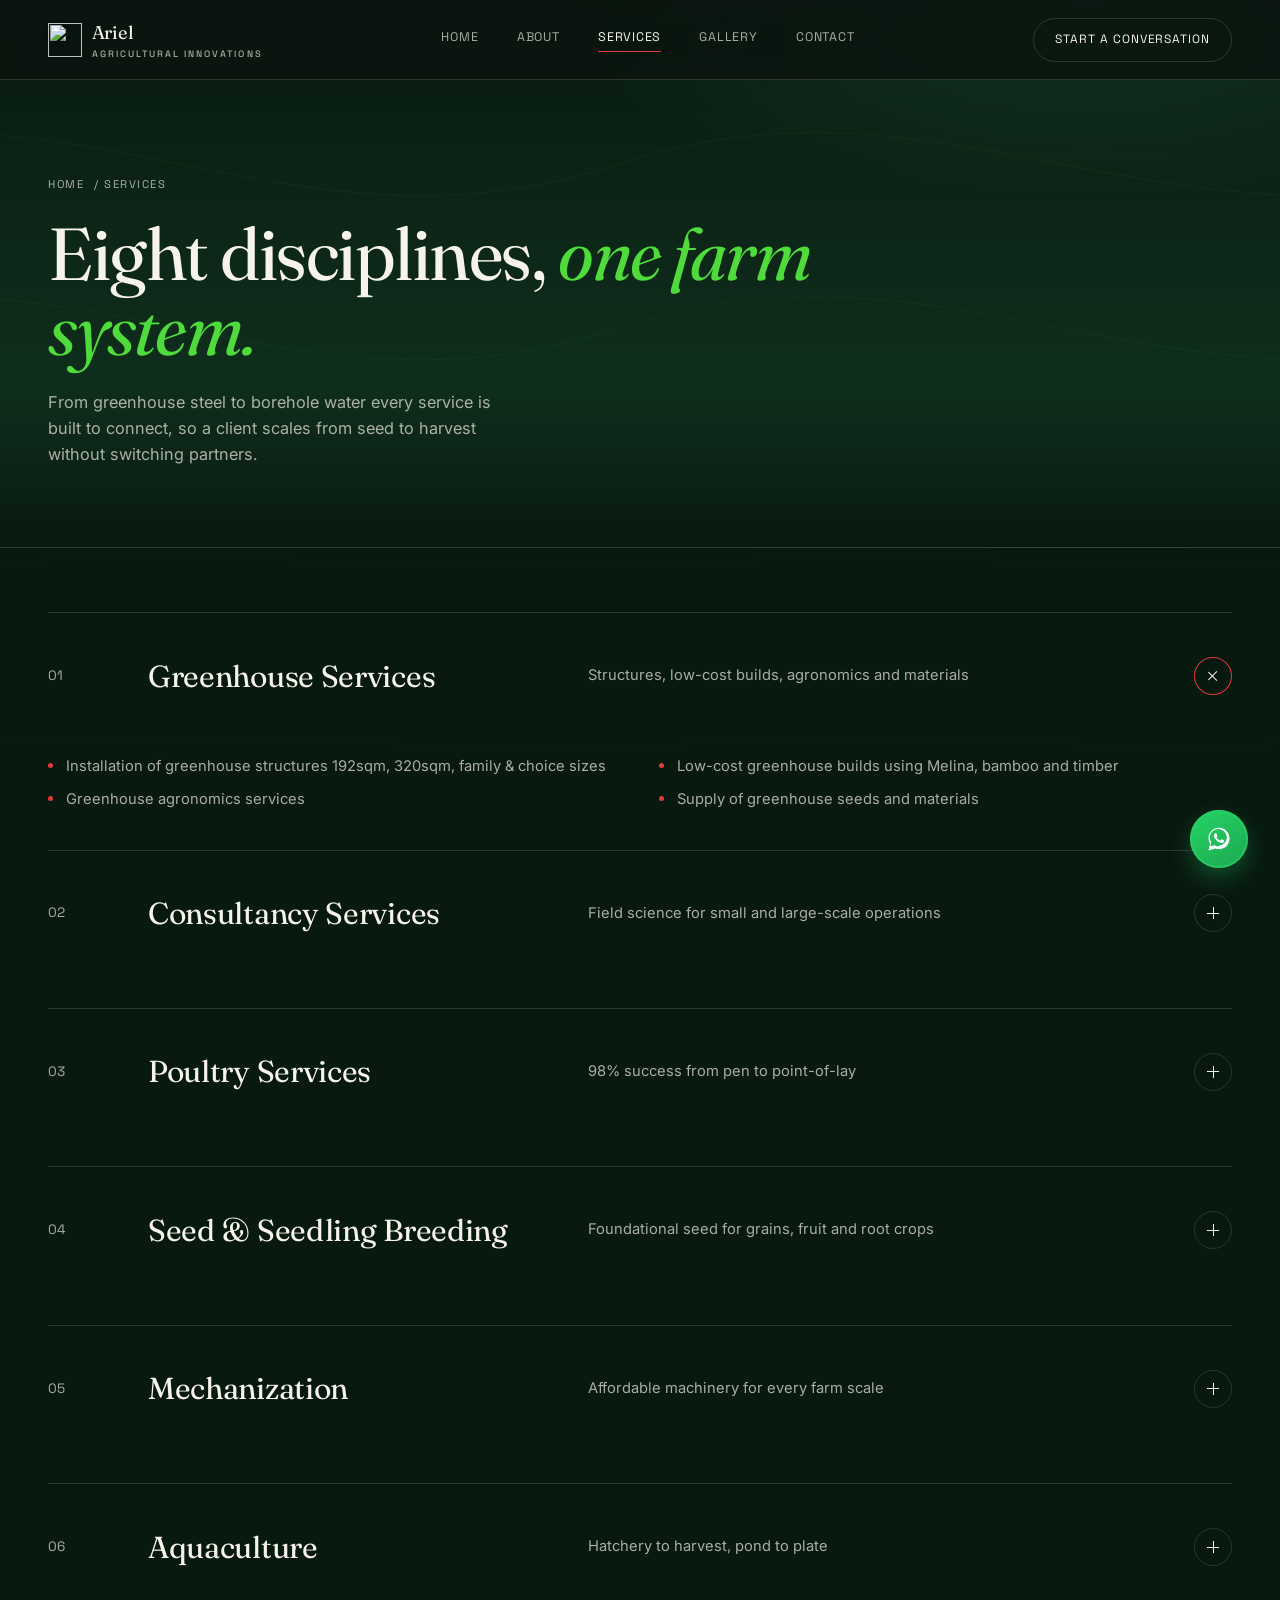
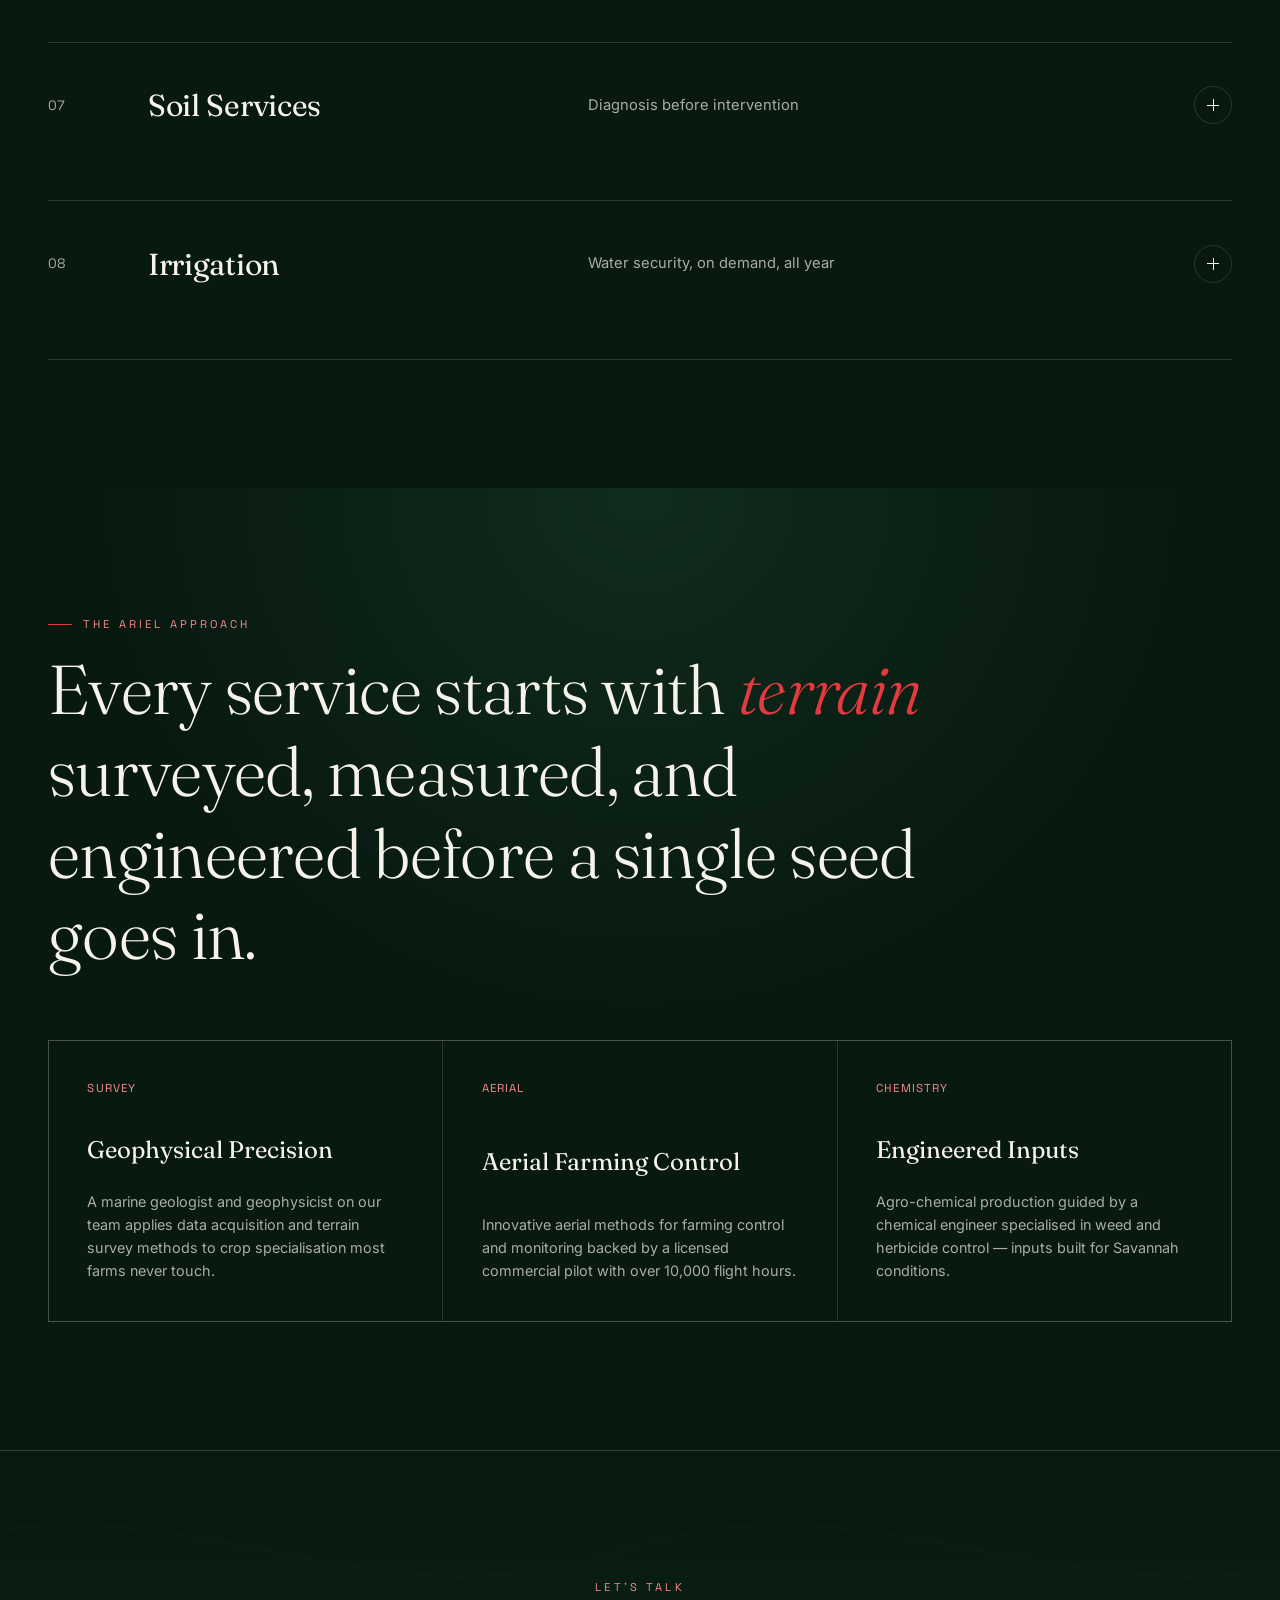
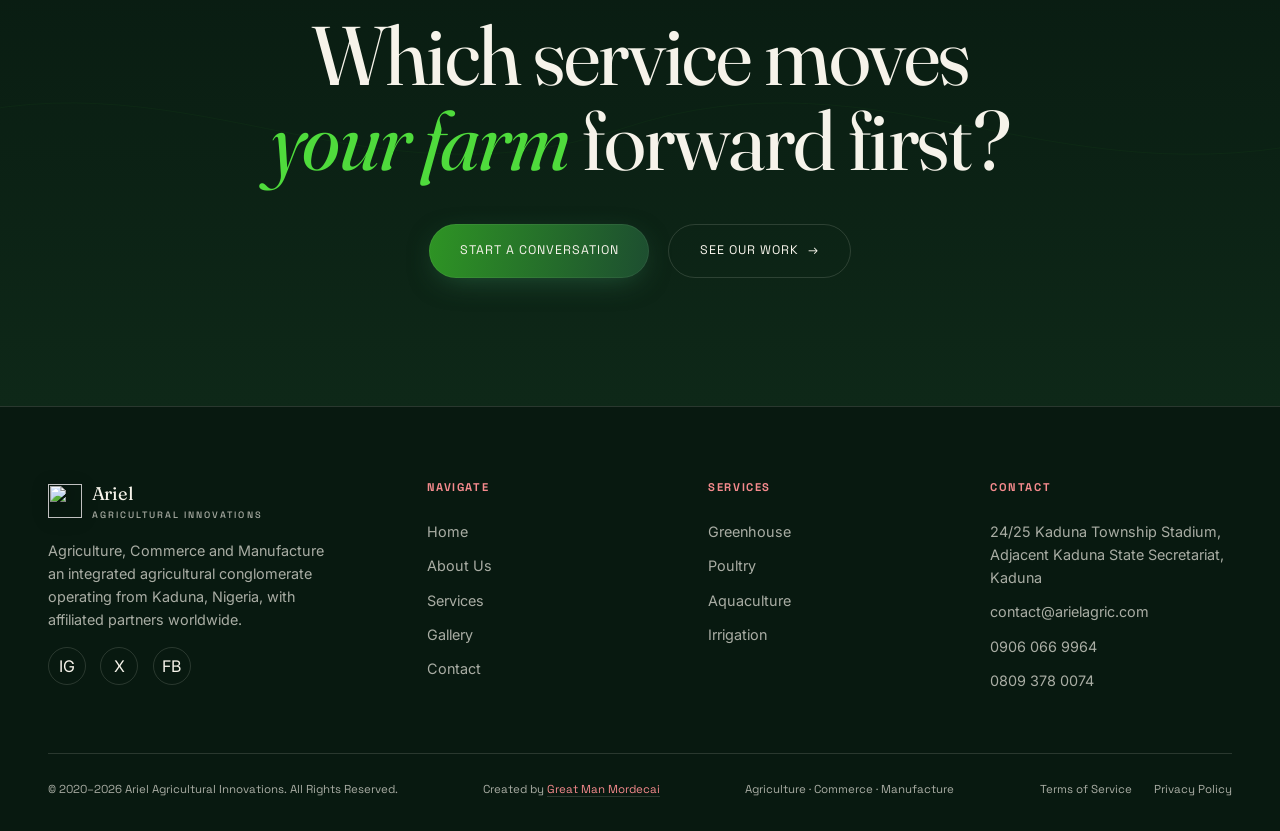
==== services.html @ 90193089 "Add files via upload" ====
<!DOCTYPE html>
<html lang="en">
<head>
<meta charset="UTF-8">
<meta name="viewport" content="width=device-width, initial-scale=1.0">
<title>Our Services Ariel Agricultural Innovations</title>
<meta name="description" content="Greenhouse services, consultancy, poultry, seed &amp; seedling breeding, mechanization, aquaculture, soil services and irrigation — the eight integrated service lines of Ariel Agricultural Innovations.">
<meta name="theme-color" content="#081910">
<link rel="preconnect" href="https://fonts.googleapis.com">
<link rel="preconnect" href="https://fonts.gstatic.com" crossorigin>
<link href="https://fonts.googleapis.com/css2?family=Fraunces:ital,opsz,wght@0,9..144,300;0,9..144,400;0,9..144,500;0,9..144,600;1,9..144,400;1,9..144,500&family=Inter:wght@300;400;500;600&family=Space+Grotesk:wght@400;500;600&display=swap" rel="stylesheet">
<link rel="icon" href="favicon.ico" sizes="any">
<link rel="icon" type="image/png" sizes="32x32" href="assets/brand/favicon-32.png">
<link rel="icon" type="image/png" sizes="16x16" href="assets/brand/favicon-16.png">
<link rel="apple-touch-icon" href="assets/brand/apple-touch-icon.png">
<link rel="stylesheet" href="style.css">
</head>
<body>

<div class="contour-field" aria-hidden="true">
  <svg viewBox="0 0 1440 4000" preserveAspectRatio="none">
    <path d="M0,200 C300,120 500,280 800,200 C1100,120 1300,280 1440,200"/>
    <path d="M0,900 C300,820 500,980 800,900 C1100,820 1300,980 1440,900"/>
    <path d="M0,1700 C300,1620 500,1780 800,1700 C1100,1620 1300,1780 1440,1700"/>
    <path d="M0,2500 C300,2420 500,2580 800,2500 C1100,2420 1300,2580 1440,2500"/>
    <path d="M0,3300 C300,3220 500,3380 800,3300 C1100,3220 1300,3380 1440,3300"/>
  </svg>
</div>

<header class="site-nav solid" id="siteNav">
  <div class="wrap nav-inner">
    <a href="index.html" class="brand">
      <img src="assets/brand/logo-nav.png" alt="" class="brand-mark" aria-hidden="true" width="34" height="34">
      <span>Ariel<br><small>Agricultural Innovations</small></span>
    </a>
    <nav class="nav-links" aria-label="Primary">
      <a href="index.html">Home</a>
      <a href="about.html">About</a>
      <a href="services.html" class="active">Services</a>
      <a href="gallery.html">Gallery</a>
      <a href="contact.html">Contact</a>
    </nav>
    <a href="contact.html" class="nav-cta">Start a Conversation</a>
    <button class="burger" id="burger" aria-label="Open menu" aria-expanded="false">
      <span></span><span></span><span></span>
    </button>
  </div>
</header>

<div class="mobile-menu" id="mobileMenu">
  <a href="index.html">Home</a>
  <a href="about.html">About</a>
  <a href="services.html">Services</a>
  <a href="gallery.html">Gallery</a>
  <a href="contact.html">Contact</a>
  <div class="mobile-menu-foot">contact@arielagric.com Kaduna, Nigeria</div>
</div>

<main>
<section class="page-hero">
  <div class="page-hero-contours" aria-hidden="true">
    <svg viewBox="0 0 1440 500" preserveAspectRatio="xMidYMid slice">
      <path d="M-100,150 C200,50 400,250 700,150 C1000,50 1200,250 1540,150"/>
      <path d="M-100,300 C200,200 400,400 700,300 C1000,200 1200,400 1540,300"/>
    </svg>
  </div>
  <div class="wrap">
    <div class="breadcrumb"><a href="index.html">Home</a> / Services</div>
    <h1>Eight disciplines, <em>one farm system.</em></h1>
    <p class="page-hero-sub">From greenhouse steel to borehole water every service is built to connect, so a client scales from seed to harvest without switching partners.</p>
  </div>
</section>

<section id="services" style="padding-top:4rem;">
  <div class="wrap">
    <div class="services-list reveal">
      <!-- 1 -->
      <div class="service-row open" data-service>
        <span class="service-num">01</span>
        <span class="service-title">Greenhouse Services</span>
        <span style="color:var(--ink-soft);font-size:.92rem;">Structures, low-cost builds, agronomics and materials</span>
        <span class="service-toggle" aria-hidden="true"></span>
        <div class="service-detail"><div class="service-detail-inner"><ul>
          <li>Installation of greenhouse structures 192sqm, 320sqm, family &amp; choice sizes</li>
          <li>Low-cost greenhouse builds using Melina, bamboo and timber</li>
          <li>Greenhouse agronomics services</li>
          <li>Supply of greenhouse seeds and materials</li>
        </ul></div></div>
      </div>
      <!-- 2 -->
      <div class="service-row" data-service>
        <span class="service-num">02</span>
        <span class="service-title">Consultancy Services</span>
        <span style="color:var(--ink-soft);font-size:.92rem;">Field science for small and large-scale operations</span>
        <span class="service-toggle" aria-hidden="true"></span>
        <div class="service-detail"><div class="service-detail-inner"><ul>
          <li>Pest control &amp; soil enrichment programs</li>
          <li>Crop and geographical survey specialisation</li>
          <li>Marketing of agricultural crops</li>
          <li>Hybrid farming and post-harvest handling</li>
          <li>Poultry pen construction</li>
          <li>Aerial methods of farming control</li>
          <li>Seasonal seminars for small-scale farmers, largely women and youth, on post-harvest challenges</li>
        </ul></div></div>
      </div>
      <!-- 3 -->
      <div class="service-row" data-service>
        <span class="service-num">03</span>
        <span class="service-title">Poultry Services</span>
        <span style="color:var(--ink-soft);font-size:.92rem;">98% success from pen to point-of-lay</span>
        <span class="service-toggle" aria-hidden="true"></span>
        <div class="service-detail"><div class="service-detail-inner"><ul>
          <li>Battery cages for broilers and layers</li>
          <li>Point of Lay (POL) &amp; day-old chicks from accredited hatcheries</li>
          <li>Local, Noiler and affordable day-old chicks</li>
          <li>Poultry pen construction</li>
          <li>Drinkers, feeders, transfer cages, sprayers &amp; chemicals</li>
        </ul></div></div>
      </div>
      <!-- 4 -->
      <div class="service-row" data-service>
        <span class="service-num">04</span>
        <span class="service-title">Seed &amp; Seedling Breeding</span>
        <span style="color:var(--ink-soft);font-size:.92rem;">Foundational seed for grains, fruit and root crops</span>
        <span class="service-toggle" aria-hidden="true"></span>
        <div class="service-detail"><div class="service-detail-inner"><ul>
          <li>Exotic vegetables tomato, pepper, cucumber bred for Savannah climate</li>
          <li>Improved root crops ginger and cassava</li>
          <li>Rice, upland &amp; lowland Faro and NERICA varieties</li>
          <li>Maize, sorghum and wheat seed</li>
          <li>Seedlings mango, cashew, cocoa, guava, dwarf pawpaw, passion fruit, avocado, strawberry, raspberry, grape, apple</li>
        </ul></div></div>
      </div>
      <!-- 5 -->
      <div class="service-row" data-service>
        <span class="service-num">05</span>
        <span class="service-title">Mechanization</span>
        <span style="color:var(--ink-soft);font-size:.92rem;">Affordable machinery for every farm scale</span>
        <span class="service-toggle" aria-hidden="true"></span>
        <div class="service-detail"><div class="service-detail-inner"><ul>
          <li>Precision refurbishing of tractors &amp; farm implements</li>
          <li>Fairly-used tractors for small-scale farmers</li>
          <li>Complete new tractor kits for large-scale farms</li>
          <li>Poultry feedmill mixers 1, 1.5, 2 tonne capacity</li>
          <li>Galvanized fish roasters electric &amp; charcoal</li>
          <li>Local threshers built and foreign threshers sourced</li>
        </ul></div></div>
      </div>
      <!-- 6 -->
      <div class="service-row" data-service>
        <span class="service-num">06</span>
        <span class="service-title">Aquaculture</span>
        <span style="color:var(--ink-soft);font-size:.92rem;">Hatchery to harvest, pond to plate</span>
        <span class="service-toggle" aria-hidden="true"></span>
        <div class="service-detail"><div class="service-detail-inner"><ul>
          <li>Practical training  hatchery through to harvesting</li>
          <li>Supply of juveniles and movable, adjustable ponds</li>
          <li>Construction of earthen and concrete ponds</li>
          <li>Water-loving crop integration lowland rice, vegetables</li>
        </ul></div></div>
      </div>
      <!-- 7 -->
      <div class="service-row" data-service>
        <span class="service-num">07</span>
        <span class="service-title">Soil Services</span>
        <span style="color:var(--ink-soft);font-size:.92rem;">Diagnosis before intervention</span>
        <span class="service-toggle" aria-hidden="true"></span>
        <div class="service-detail"><div class="service-detail-inner"><ul>
          <li>Soil testing and analysis</li>
          <li>Soil treatment and recommendations</li>
          <li>Soil supplements for optimum yield</li>
        </ul></div></div>
      </div>
      <!-- 8 -->
      <div class="service-row" data-service>
        <span class="service-num">08</span>
        <span class="service-title">Irrigation</span>
        <span style="color:var(--ink-soft);font-size:.92rem;">Water security, on demand, all year</span>
        <span class="service-toggle" aria-hidden="true"></span>
        <div class="service-detail"><div class="service-detail-inner"><ul>
          <li>Industrial community-scale boreholes</li>
          <li>Family-size &amp; hand-drill boreholes</li>
          <li>Greenhouse irrigation system installation</li>
          <li>Open-field irrigation orchards &amp; vegetable gardens</li>
          <li>Sales of open-field &amp; greenhouse irrigation systems</li>
        </ul></div></div>
      </div>
    </div>
  </div>
</section>

<!-- AGRI x TECH -->
<section id="agritech">
  <div class="wrap">
    <div class="eyebrow reveal">The Ariel Approach</div>
    <h2 class="at-headline reveal">Every service starts with <em>terrain</em> surveyed, measured, and engineered before a single seed goes in.</h2>
    <div class="at-grid reveal-stagger">
      <div class="at-card">
        <div class="glow"></div>
        <span class="mark">Survey</span>
        <h3>Geophysical Precision</h3>
        <p>A marine geologist and geophysicist on our team applies data acquisition and terrain survey methods to crop specialisation most farms never touch.</p>
      </div>
      <div class="at-card">
        <div class="glow"></div>
        <span class="mark">Aerial</span>
        <h3>Aerial Farming Control</h3>
        <p>Innovative aerial methods for farming control and monitoring backed by a licensed commercial pilot with over 10,000 flight hours.</p>
      </div>
      <div class="at-card">
        <div class="glow"></div>
        <span class="mark">Chemistry</span>
        <h3>Engineered Inputs</h3>
        <p>Agro-chemical production guided by a chemical engineer specialised in weed and herbicide control — inputs built for Savannah conditions.</p>
      </div>
    </div>
  </div>
</section>

<!-- CTA -->
<section id="cta">
  <div class="cta-contours" aria-hidden="true">
    <svg viewBox="0 0 1440 700" preserveAspectRatio="xMidYMid slice">
      <path d="M-100,150 C200,50 400,250 700,150 C1000,50 1200,250 1540,150"/>
      <path d="M-100,350 C200,250 400,450 700,350 C1000,250 1200,450 1540,350"/>
    </svg>
  </div>
  <div class="wrap cta-inner reveal">
    <div class="eyebrow">Let's Talk</div>
    <h2 class="cta-title">Which service moves <em>your farm</em> forward first?</h2>
    <div class="cta-actions">
      <a href="contact.html" class="btn btn-primary">Start a Conversation</a>
      <a href="gallery.html" class="btn btn-ghost">See Our Work <span class="arrow">→</span></a>
    </div>
  </div>
</section>
</main>

<footer>
  <div class="wrap">
    <div class="foot-grid">
      <div class="foot-brand">
        <a href="index.html" class="brand"><img src="assets/brand/logo-nav.png" alt="" class="brand-mark" aria-hidden="true" width="34" height="34"><span>Ariel<br><small>Agricultural Innovations</small></span></a>
        <p>Agriculture, Commerce and Manufacture an integrated agricultural conglomerate operating from Kaduna, Nigeria, with affiliated partners worldwide.</p>
        <div class="foot-social">
          <a href="https://www.instagram.com/arielagriculturalinnovations/" aria-label="Instagram" target="_blank" rel="noopener">IG</a>
          <a href="https://twitter.com/arielagric" aria-label="Twitter / X" target="_blank" rel="noopener">X</a>
          <a href="https://facebook.com/ArielAgric-624479391528248" aria-label="Facebook" target="_blank" rel="noopener">FB</a>
        </div>
      </div>
      <div class="foot-col">
        <h5>Navigate</h5>
        <a href="index.html">Home</a>
        <a href="about.html">About Us</a>
        <a href="services.html">Services</a>
        <a href="gallery.html">Gallery</a>
        <a href="contact.html">Contact</a>
      </div>
      <div class="foot-col">
        <h5>Services</h5>
        <a href="services.html">Greenhouse</a>
        <a href="services.html">Poultry</a>
        <a href="services.html">Aquaculture</a>
        <a href="services.html">Irrigation</a>
      </div>
      <div class="foot-col">
        <h5>Contact</h5>
        <span>24/25 Kaduna Township Stadium, Adjacent Kaduna State Secretariat, Kaduna</span>
        <a href="mailto:contact@arielagric.com">contact@arielagric.com</a>
        <a href="tel:09060669964">0906 066 9964</a>
        <a href="tel:08093780074">0809 378 0074</a>
      </div>
    </div>
    <div class="foot-bottom">
      <span>© 2020–2026 Ariel Agricultural Innovations. All Rights Reserved.</span>
      <span class="credit">Created by <a href="https://mord-dev.vercel.app" target="_blank" rel="noopener">Great Man Mordecai</a></span>
      <span>Agriculture · Commerce · Manufacture</span>
      <div class="foot-legal">
        <a href="terms.html">Terms of Service</a>
        <a href="privacy.html">Privacy Policy</a>
      </div>
    </div>
  </div>
</footer>

<a href="https://wa.me/2349060669964?text=Hello%20Ariel%20Agricultural%20Innovations%2C%20I%27d%20like%20to%20know%20more%20about%20your%20services." class="wa-float" target="_blank" rel="noopener" aria-label="Chat with us on WhatsApp">
  <span class="wa-ping"></span>
  <svg viewBox="0 0 32 32" aria-hidden="true"><path d="M16.01 3C9.38 3 4 8.35 4 14.94c0 2.29.64 4.43 1.75 6.26L4 29l8-2.09a12.9 12.9 0 0 0 4 .63h.01c6.63 0 12.01-5.35 12.01-11.94C28.02 8.35 22.64 3 16.01 3zm0 21.6c-1.83 0-3.53-.5-4.98-1.36l-.36-.21-4.75 1.24 1.27-4.62-.24-.38a9.6 9.6 0 0 1-1.48-5.13c0-5.33 4.36-9.66 9.73-9.66 2.6 0 5.05 1.01 6.89 2.84a9.53 9.53 0 0 1 2.85 6.82c0 5.33-4.36 9.66-9.73 9.66zm5.34-7.24c-.29-.15-1.72-.85-1.99-.95-.27-.1-.46-.15-.66.15-.2.29-.76.95-.93 1.15-.17.2-.34.22-.63.07-.29-.15-1.22-.45-2.32-1.43-.86-.76-1.44-1.71-1.61-2-.17-.29-.02-.45.13-.6.13-.13.29-.34.44-.51.15-.17.2-.29.29-.49.1-.2.05-.37-.02-.51-.07-.15-.66-1.59-.9-2.18-.24-.57-.48-.49-.66-.5-.17-.01-.37-.01-.56-.01-.2 0-.51.07-.78.37-.27.29-1.02 1-1.02 2.44s1.05 2.83 1.19 3.03c.15.2 2.06 3.14 4.99 4.4.7.3 1.24.48 1.67.61.7.22 1.34.19 1.84.12.56-.08 1.72-.7 1.96-1.38.24-.68.24-1.26.17-1.38-.07-.12-.26-.19-.55-.34z"/></svg>
  <span class="wa-tooltip">Chat on WhatsApp</span>
</a>

<script src="main.js"></script>
</body>
</html>
---- style.css ----
/* ============================================================
   AAI — DESIGN TOKENS
   ============================================================ */
:root{
  /* Sampled directly from the Ariel Agricultural Innovations seal */
  --forest-950:#081910;
  --forest-900:#0e2818;
  --forest-800:#143a24;
  --forest-700:#1d4e30;
  --green-500:#2e9424;
  --green-400:#4fdb3c;
  --accent-500:#e23b3f;
  --accent-300:#f58a8d;
  --wordmark:#3c6753;
  --cream:#f6f3ea;
  --cream-dim:#e9e4d5;
  --ink:#081910;
  --ink-soft:rgba(246,243,234,0.68);
  --line:rgba(246,243,234,0.14);

  --display:'Fraunces', serif;
  --body:'Inter', sans-serif;
  --mono:'Space Grotesk', sans-serif;

  --ease:cubic-bezier(.16,.84,.32,1);
  --container:1280px;
}

*{margin:0;padding:0;box-sizing:border-box;}
html{scroll-behavior:smooth;}
@media (prefers-reduced-motion: reduce){
  html{scroll-behavior:auto;}
  *{animation-duration:0.001ms !important;animation-iteration-count:1 !important;transition-duration:0.001ms !important;}
}

body{
  background:var(--forest-950);
  color:var(--cream);
  font-family:var(--body);
  font-weight:400;
  line-height:1.6;
  overflow-x:hidden;
  -webkit-font-smoothing:antialiased;
}

img{max-width:100%;display:block;}
a{color:inherit;text-decoration:none;}
button{font-family:inherit;cursor:pointer;border:none;background:none;color:inherit;}
ul{list-style:none;}

.wrap{max-width:var(--container);margin:0 auto;padding-inline:clamp(1.25rem,4vw,3rem);}

::selection{background:var(--accent-500);color:var(--forest-950);}

a:focus-visible, button:focus-visible, input:focus-visible, textarea:focus-visible{
  outline:2px solid var(--accent-300);
  outline-offset:4px;
  border-radius:2px;
}

/* ============================================================
   PRELOADER (index only)
   ============================================================ */
#preloader{
  position:fixed;inset:0;z-index:9999;
  background:radial-gradient(120% 120% at 50% 30%, var(--forest-800) 0%, var(--forest-950) 65%);
  display:flex;align-items:center;justify-content:center;
  transition:opacity 1s var(--ease), visibility 1s var(--ease);
}
#preloader.hide{opacity:0;visibility:hidden;pointer-events:none;}
.pre-inner{position:relative;text-align:center;padding:2rem;}
.pre-contours{position:absolute;inset:-40vh -40vw;z-index:0;opacity:.35;}
.pre-contours svg{width:100%;height:100%;}
.pre-contours path{
  fill:none;stroke:var(--green-500);stroke-width:1;
  stroke-dasharray:2400;stroke-dashoffset:2400;
  animation:draw 3.2s var(--ease) forwards;
}
.pre-contours path:nth-child(2){stroke:var(--accent-500);animation-delay:.15s;opacity:.7;}
.pre-contours path:nth-child(3){animation-delay:.3s;opacity:.5;}
.pre-contours path:nth-child(4){stroke:var(--accent-500);animation-delay:.45s;opacity:.35;}
@keyframes draw{to{stroke-dashoffset:0;}}
.pre-eyebrow{
  position:relative;z-index:1;font-family:var(--mono);font-size:.68rem;letter-spacing:.32em;
  text-transform:uppercase;color:var(--accent-300);opacity:0;
  animation:riseIn .8s var(--ease) forwards;animation-delay:.3s;
}
.pre-title{
  position:relative;z-index:1;font-family:var(--display);font-weight:400;
  font-size:clamp(1.8rem,6vw,3.6rem);letter-spacing:-0.01em;margin-top:.6rem;opacity:0;
  animation:riseIn 1s var(--ease) forwards;animation-delay:.55s;
}
.pre-title em{font-style:italic;color:var(--green-400);font-weight:400;}
@keyframes riseIn{from{opacity:0;transform:translateY(16px);}to{opacity:1;transform:translateY(0);}}
.pre-bar{position:relative;z-index:1;width:min(260px,60vw);height:1px;background:var(--line);margin:2.4rem auto 0;overflow:hidden;}
.pre-bar span{display:block;height:100%;width:0%;background:linear-gradient(90deg,var(--green-500),var(--accent-500));animation:load 2.6s var(--ease) forwards;animation-delay:.2s;}
@keyframes load{to{width:100%;}}
.pre-pct{position:relative;z-index:1;font-family:var(--mono);font-size:.7rem;color:var(--ink-soft);margin-top:.8rem;letter-spacing:.1em;}

/* ============================================================
   AMBIENT BACKGROUND CONTOUR FIELD
   ============================================================ */
.contour-field{position:fixed;inset:0;z-index:0;pointer-events:none;opacity:.05;}
.contour-field svg{width:100%;height:100%;}
.contour-field path{fill:none;stroke:var(--cream);stroke-width:.6;}

/* ============================================================
   NAVIGATION
   ============================================================ */
header.site-nav{
  position:fixed;top:0;left:0;right:0;z-index:500;padding:1.1rem 0;
  transition:background .5s var(--ease), padding .5s var(--ease), border-color .5s var(--ease);
  border-bottom:1px solid transparent;
}
header.site-nav.scrolled{
  background:rgba(11,20,15,0.82);backdrop-filter:blur(14px) saturate(140%);-webkit-backdrop-filter:blur(14px) saturate(140%);
  padding:.75rem 0;border-color:var(--line);
}
header.site-nav.solid{
  background:rgba(11,20,15,0.82);backdrop-filter:blur(14px) saturate(140%);-webkit-backdrop-filter:blur(14px) saturate(140%);
  border-color:var(--line);
}
.nav-inner{display:flex;align-items:center;justify-content:space-between;gap:2rem;}
.brand{display:flex;align-items:center;gap:.6rem;font-family:var(--display);font-size:1.15rem;letter-spacing:-0.01em;}
.brand-mark{
  width:34px;height:34px;flex-shrink:0;object-fit:contain;
  filter:drop-shadow(0 2px 8px rgba(0,0,0,0.35));
  transition:transform .4s var(--ease);
}
.brand:hover .brand-mark{transform:rotate(-8deg) scale(1.06);}
.brand small{display:block;font-family:var(--mono);font-size:.58rem;letter-spacing:.22em;text-transform:uppercase;color:var(--ink-soft);font-weight:500;}
.nav-links{display:flex;align-items:center;gap:2.4rem;}
.nav-links a{
  font-family:var(--mono);font-size:.78rem;letter-spacing:.06em;text-transform:uppercase;color:var(--ink-soft);
  position:relative;padding-bottom:4px;transition:color .3s var(--ease);
}
.nav-links a::after{content:"";position:absolute;left:0;bottom:0;height:1px;width:0;background:var(--accent-500);transition:width .35s var(--ease);}
.nav-links a:hover, .nav-links a.active{color:var(--cream);}
.nav-links a:hover::after, .nav-links a.active::after{width:100%;}
.nav-cta{
  display:inline-flex;align-items:center;gap:.5rem;font-family:var(--mono);font-size:.75rem;letter-spacing:.08em;text-transform:uppercase;
  padding:.7rem 1.3rem;border:1px solid var(--line);border-radius:999px;
  transition:border-color .3s var(--ease), background .3s var(--ease);
}
.nav-cta:hover{border-color:var(--accent-500);background:rgba(201,162,39,0.08);}
.burger{display:none;width:26px;height:20px;position:relative;z-index:600;}
.burger span{position:absolute;left:0;width:100%;height:1.5px;background:var(--cream);transition:transform .4s var(--ease), opacity .3s var(--ease), top .4s var(--ease);}
.burger span:nth-child(1){top:0;}
.burger span:nth-child(2){top:9px;}
.burger span:nth-child(3){top:18px;}
.burger.open span:nth-child(1){top:9px;transform:rotate(45deg);}
.burger.open span:nth-child(2){opacity:0;}
.burger.open span:nth-child(3){top:9px;transform:rotate(-45deg);}
.mobile-menu{
  position:fixed;inset:0;z-index:550;background:var(--forest-950);display:flex;flex-direction:column;justify-content:center;
  padding:0 8vw;transform:translateY(-100%);transition:transform .6s var(--ease);
}
.mobile-menu.open{transform:translateY(0);}
.mobile-menu a{font-family:var(--display);font-size:clamp(1.8rem,8vw,3rem);padding:.5rem 0;border-bottom:1px solid var(--line);opacity:0;transform:translateY(20px);}
.mobile-menu.open a{animation:riseIn .6s var(--ease) forwards;}
.mobile-menu.open a:nth-child(1){animation-delay:.1s;}
.mobile-menu.open a:nth-child(2){animation-delay:.18s;}
.mobile-menu.open a:nth-child(3){animation-delay:.26s;}
.mobile-menu.open a:nth-child(4){animation-delay:.34s;}
.mobile-menu.open a:nth-child(5){animation-delay:.42s;}
.mobile-menu-foot{margin-top:2.5rem;font-family:var(--mono);font-size:.8rem;color:var(--ink-soft);}

/* ============================================================
   HERO (home)
   ============================================================ */
.hero{position:relative;min-height:100svh;display:flex;flex-direction:column;justify-content:flex-end;padding-top:10rem;overflow:hidden;}
.hero-bg{
  position:absolute;inset:0;z-index:-2;
  background:
    radial-gradient(80% 60% at 80% 0%, rgba(60,140,93,0.22), transparent 60%),
    radial-gradient(60% 50% at 10% 100%, rgba(201,162,39,0.12), transparent 60%),
    linear-gradient(180deg, var(--forest-950) 0%, #0f2e1c 60%, var(--forest-950) 100%);
}
.hero-contours{position:absolute;inset:0;z-index:-1;opacity:.5;}
.hero-contours svg{width:100%;height:100%;}
.hero-contours path{fill:none;stroke:var(--green-500);stroke-opacity:.25;stroke-width:1;transition:transform .1s linear;will-change:transform;}
.hero-contours path.accent{stroke:var(--accent-500);stroke-opacity:.18;}

/* Growth vein — the site's signature mark, quoting the seal's diagonal blade of light */
.growth-vein{position:absolute;inset:0;z-index:-1;overflow:hidden;pointer-events:none;}
.growth-vein::before{
  content:"";position:absolute;top:-20%;left:38%;width:9%;height:150%;
  background:linear-gradient(180deg, transparent, var(--green-400) 45%, var(--cream) 50%, var(--green-400) 55%, transparent);
  opacity:.16;filter:blur(6px);transform:rotate(18deg);
  animation:veinDrift 9s ease-in-out infinite;
}
@keyframes veinDrift{
  0%,100%{transform:rotate(18deg) translateX(0) scaleY(1);opacity:.13;}
  50%{transform:rotate(18deg) translateX(30px) scaleY(1.04);opacity:.22;}
}
@media (prefers-reduced-motion: reduce){
  .growth-vein::before{animation:none;}
}
.hero-eyebrow{display:flex;align-items:center;gap:.8rem;font-family:var(--mono);font-size:.72rem;letter-spacing:.28em;text-transform:uppercase;color:var(--accent-300);margin-bottom:1.6rem;}
.hero-eyebrow .dot{width:6px;height:6px;border-radius:50%;background:var(--accent-500);box-shadow:0 0 12px var(--accent-500);}
.hero h1{font-family:var(--display);font-weight:400;font-size:clamp(2.6rem,7.6vw,6.4rem);line-height:.98;letter-spacing:-0.02em;max-width:16ch;}
.hero h1 .lines span{display:block;overflow:hidden;}
.hero h1 .lines span em{
  display:block;font-style:italic;font-weight:400;
  background:linear-gradient(96deg,var(--green-400),var(--accent-300) 60%,var(--green-400));
  -webkit-background-clip:text;background-clip:text;color:transparent;
}
.reveal-line{transform:translateY(110%);animation:lineUp 1s var(--ease) forwards;}
.hero h1 .lines span:nth-child(1) .reveal-line{animation-delay:.7s;}
.hero h1 .lines span:nth-child(2) .reveal-line{animation-delay:.82s;}
.hero h1 .lines span:nth-child(3) .reveal-line{animation-delay:.94s;}
@keyframes lineUp{to{transform:translateY(0);}}
.hero-row{margin-top:2.6rem;display:flex;flex-wrap:wrap;gap:3rem;align-items:flex-end;justify-content:space-between;padding-bottom:4rem;border-bottom:1px solid var(--line);}
.hero-sub{max-width:34ch;color:var(--ink-soft);font-size:1.02rem;opacity:0;animation:riseIn 1s var(--ease) forwards;animation-delay:1.05s;}
.hero-ctas{display:flex;gap:1rem;flex-wrap:wrap;opacity:0;animation:riseIn 1s var(--ease) forwards;animation-delay:1.2s;}
.hero-meta{display:flex;gap:2.4rem;padding:1.6rem 0 2.5rem;flex-wrap:wrap;}
.hero-meta div{font-family:var(--mono);font-size:.7rem;letter-spacing:.05em;color:var(--ink-soft);}
.hero-meta strong{display:block;color:var(--cream);font-family:var(--display);font-size:1.5rem;font-weight:400;}
.scroll-cue{position:absolute;bottom:2rem;right:clamp(1.25rem,4vw,3rem);writing-mode:vertical-rl;font-family:var(--mono);font-size:.65rem;letter-spacing:.2em;text-transform:uppercase;color:var(--ink-soft);display:flex;align-items:center;gap:.8rem;}
.scroll-cue::after{content:"";width:1px;height:46px;background:linear-gradient(var(--accent-500),transparent);animation:scrollcue 2s var(--ease) infinite;}
@keyframes scrollcue{0%{transform:scaleY(0);transform-origin:top;}50%{transform:scaleY(1);transform-origin:top;}50.01%{transform-origin:bottom;}100%{transform:scaleY(0);transform-origin:bottom;}}

/* ============================================================
   JOURNEY — signature scroll-pinned story ("The Ariel Method")
   ============================================================ */
.journey{position:relative;background:var(--forest-950);border-top:1px solid var(--line);border-bottom:1px solid var(--line);}
.journey-pin{height:380vh;position:relative;}
.journey-sticky{position:sticky;top:0;height:100svh;display:flex;flex-direction:column;justify-content:center;overflow:hidden;padding:6rem 0;}
.journey-head{display:flex;align-items:baseline;justify-content:space-between;gap:1rem;flex-wrap:wrap;}
.journey-count{font-family:var(--mono);font-size:.78rem;letter-spacing:.1em;color:var(--ink-soft);}
.journey-count span{color:var(--green-400);font-weight:500;}
.journey .section-title{margin-top:.6rem;max-width:20ch;}

.journey-track{position:relative;margin:3.2rem 0 3.4rem;padding:0 2px;}
.journey-vein{position:relative;height:2px;background:var(--line);border-radius:2px;}
.journey-vein-fill{position:absolute;inset:0;width:calc(var(--progress,0)*100%);background:linear-gradient(90deg,var(--forest-700),var(--green-500) 55%,var(--green-400));border-radius:2px;box-shadow:0 0 14px 0 rgba(79,219,60,0.45);}
.journey-nodes{position:absolute;top:50%;left:0;right:0;transform:translateY(-50%);display:flex;justify-content:space-between;align-items:center;}
.j-node{width:13px;height:13px;border-radius:50%;background:var(--forest-800);border:2px solid var(--line);position:relative;transition:background .35s var(--ease),border-color .35s var(--ease),transform .35s var(--ease);}
.j-node.done{background:var(--green-500);border-color:var(--green-500);}
.j-node.active{background:var(--green-400);border-color:var(--green-400);transform:scale(1.5);box-shadow:0 0 0 7px rgba(79,219,60,0.14);}
.j-label{position:absolute;top:1.5rem;left:50%;transform:translateX(-50%);font-family:var(--mono);font-size:.62rem;letter-spacing:.1em;text-transform:uppercase;color:var(--ink-soft);white-space:nowrap;transition:color .35s var(--ease);}
.j-node.active .j-label{color:var(--cream);}

.journey-panels{position:relative;min-height:12.5rem;}
.j-panel{position:absolute;inset:0;opacity:0;transform:translateY(16px);transition:opacity .55s var(--ease),transform .55s var(--ease);pointer-events:none;}
.j-panel.active{opacity:1;transform:translateY(0);pointer-events:auto;}
.j-panel .j-num{font-family:var(--mono);font-size:.74rem;letter-spacing:.1em;text-transform:uppercase;color:var(--green-400);}
.j-panel h3{font-family:var(--display);font-weight:400;font-size:clamp(1.7rem,4vw,2.9rem);line-height:1.08;letter-spacing:-0.01em;margin:.6rem 0 1rem;max-width:16ch;}
.j-panel h3 em{font-style:italic;color:var(--green-400);}
.j-panel p{max-width:58ch;color:var(--ink-soft);font-size:1.02rem;}

@media (max-width:640px){
  .journey-sticky{padding:5rem 0;}
  .j-label{font-size:.56rem;top:1.3rem;}
  .journey-panels{min-height:15rem;}
}

/* ============================================================
   PAGE HERO (subpages)
   ============================================================ */
.page-hero{
  position:relative;padding:11rem 0 5rem;overflow:hidden;
  background:
    radial-gradient(70% 60% at 85% 0%, rgba(60,140,93,0.2), transparent 60%),
    linear-gradient(180deg, var(--forest-950), #0f2e1c 70%, var(--forest-950));
  border-bottom:1px solid var(--line);
}
.page-hero-contours{position:absolute;inset:0;z-index:0;opacity:.4;}
.page-hero-contours svg{width:100%;height:100%;}
.page-hero-contours path{fill:none;stroke:var(--green-500);stroke-opacity:.22;}
.page-hero .wrap{position:relative;z-index:1;}
.breadcrumb{font-family:var(--mono);font-size:.7rem;letter-spacing:.14em;text-transform:uppercase;color:var(--ink-soft);margin-bottom:1.4rem;display:flex;gap:.6rem;align-items:center;}
.breadcrumb a{color:var(--ink-soft);transition:color .3s var(--ease);}
.breadcrumb a:hover{color:var(--accent-300);}
.page-hero h1{font-family:var(--display);font-weight:400;font-size:clamp(2.4rem,6.4vw,4.6rem);letter-spacing:-0.02em;line-height:1.02;max-width:18ch;}
.page-hero h1 em{font-style:italic;color:var(--green-400);}
.page-hero-sub{max-width:46ch;color:var(--ink-soft);font-size:1.02rem;margin-top:1.4rem;}

/* ============================================================
   SECTION SCAFFOLDING
   ============================================================ */
section{position:relative;padding:clamp(5rem,10vw,9rem) 0;}
.section-head{display:flex;justify-content:space-between;align-items:flex-end;gap:2rem;margin-bottom:clamp(2.5rem,6vw,4.5rem);flex-wrap:wrap;}
.eyebrow{font-family:var(--mono);font-size:.7rem;letter-spacing:.28em;text-transform:uppercase;color:var(--accent-300);display:flex;align-items:center;gap:.7rem;margin-bottom:1rem;}
.eyebrow::before{content:"";width:24px;height:1px;background:var(--accent-500);}
h2.section-title{font-family:var(--display);font-weight:400;font-size:clamp(2.1rem,4.6vw,3.6rem);letter-spacing:-0.01em;line-height:1.05;max-width:14ch;}
h2.section-title em{font-style:italic;color:var(--green-400);font-weight:400;}
.section-note{max-width:34ch;color:var(--ink-soft);font-size:.98rem;}
.reveal{opacity:0;transform:translateY(36px);transition:opacity .9s var(--ease), transform .9s var(--ease);}
.reveal.in{opacity:1;transform:translateY(0);}
.reveal-stagger > *{opacity:0;transform:translateY(30px);transition:opacity .8s var(--ease), transform .8s var(--ease);}
.reveal-stagger.in > *{opacity:1;transform:translateY(0);}
.reveal-stagger.in > *:nth-child(1){transition-delay:.05s;}
.reveal-stagger.in > *:nth-child(2){transition-delay:.14s;}
.reveal-stagger.in > *:nth-child(3){transition-delay:.23s;}
.reveal-stagger.in > *:nth-child(4){transition-delay:.32s;}
.reveal-stagger.in > *:nth-child(5){transition-delay:.41s;}
.reveal-stagger.in > *:nth-child(6){transition-delay:.5s;}
.reveal-stagger.in > *:nth-child(7){transition-delay:.59s;}
.reveal-stagger.in > *:nth-child(8){transition-delay:.68s;}
hr.divider{border:none;height:1px;background:linear-gradient(90deg, transparent, var(--line) 20%, var(--line) 80%, transparent);}

/* ============================================================
   ABOUT / STORY
   ============================================================ */
#about, .story-section{background:linear-gradient(180deg, transparent, rgba(20,49,31,0.35) 40%, transparent);}
.story-grid{display:grid;grid-template-columns:1.15fr .85fr;gap:clamp(2rem,6vw,5rem);align-items:start;}
.story-text{font-family:var(--display);font-weight:300;font-size:clamp(1.35rem,2.6vw,2rem);line-height:1.42;letter-spacing:-0.005em;}
.story-text .drop{float:left;font-family:var(--display);font-style:italic;font-size:4.6rem;line-height:.75;padding:.1rem .35rem 0 0;color:var(--accent-500);}
.story-side{display:flex;flex-direction:column;gap:2.2rem;padding-top:.6rem;}
.story-side p{color:var(--ink-soft);font-size:.98rem;}
.story-pillars{display:grid;gap:1.1rem;}
.pillar{display:flex;gap:1rem;align-items:flex-start;padding:1.1rem 0;border-top:1px solid var(--line);}
.pillar .num{font-family:var(--mono);font-size:.75rem;color:var(--accent-300);padding-top:.2rem;}
.pillar h4{font-family:var(--display);font-weight:500;font-size:1.05rem;margin-bottom:.25rem;}
.pillar p{font-size:.88rem;color:var(--ink-soft);}

/* ============================================================
   IMPACT / STATS
   ============================================================ */
#impact, .stats-section{background:var(--forest-900);border-top:1px solid var(--line);border-bottom:1px solid var(--line);}
.stat-grid{display:grid;grid-template-columns:repeat(4,1fr);gap:1px;background:var(--line);border:1px solid var(--line);}
.stat{background:var(--forest-900);padding:2.6rem 1.8rem;display:flex;flex-direction:column;gap:.6rem;}
.stat .num{font-family:var(--display);font-weight:400;font-size:clamp(2.4rem,4.2vw,3.4rem);color:var(--cream);letter-spacing:-0.02em;}
.stat .num .suffix{color:var(--accent-500);}
.stat .label{font-family:var(--mono);font-size:.72rem;letter-spacing:.08em;text-transform:uppercase;color:var(--ink-soft);}

/* ============================================================
   SERVICES
   ============================================================ */
.services-list{border-top:1px solid var(--line);}
.service-row{border-bottom:1px solid var(--line);padding:2.4rem 0;display:grid;grid-template-columns:.5fr 3fr 3.5fr 1fr;gap:2rem;align-items:center;cursor:pointer;transition:background .4s var(--ease);}
.service-row:hover{background:rgba(246,243,234,0.02);}
.service-num{font-family:var(--mono);font-size:.85rem;color:var(--ink-soft);}
.service-title{font-family:var(--display);font-weight:400;font-size:clamp(1.3rem,2.6vw,1.9rem);letter-spacing:-0.01em;transition:color .35s var(--ease), transform .35s var(--ease);}
.service-row:hover .service-title{color:var(--green-400);transform:translateX(6px);}
.service-detail{display:grid;grid-template-rows:0fr;transition:grid-template-rows .55s var(--ease);grid-column:1 / -1;}
.service-row.open .service-detail{grid-template-rows:1fr;}
.service-detail-inner{overflow:hidden;}
.service-detail ul{padding-top:1.4rem;display:grid;grid-template-columns:repeat(2,1fr);gap:.6rem 2.4rem;}
.service-detail li{font-size:.92rem;color:var(--ink-soft);padding-left:1.1rem;position:relative;}
.service-detail li::before{content:"";position:absolute;left:0;top:.55em;width:5px;height:5px;border-radius:50%;background:var(--accent-500);}
.service-toggle{justify-self:end;width:38px;height:38px;border-radius:50%;border:1px solid var(--line);display:flex;align-items:center;justify-content:center;position:relative;flex-shrink:0;transition:border-color .35s var(--ease), transform .5s var(--ease);}
.service-row.open .service-toggle{transform:rotate(135deg);border-color:var(--accent-500);}
.service-toggle::before, .service-toggle::after{content:"";position:absolute;background:var(--cream);}
.service-toggle::before{width:12px;height:1px;}
.service-toggle::after{width:1px;height:12px;}

/* ============================================================
   AGRI x TECH
   ============================================================ */
#agritech, .agritech-section{background:radial-gradient(70% 90% at 50% 0%, rgba(60,140,93,0.16), transparent 60%), var(--forest-950);position:relative;overflow:hidden;}
.at-headline{font-family:var(--display);font-weight:300;font-size:clamp(2rem,5.4vw,4.4rem);line-height:1.18;letter-spacing:-0.01em;max-width:22ch;}
.at-headline em{font-style:italic;color:var(--accent-500);}
.at-grid{margin-top:4rem;display:grid;grid-template-columns:repeat(3,1fr);gap:1px;background:var(--line);border:1px solid var(--line);}
.at-card{background:var(--forest-950);padding:2.4rem;min-height:280px;display:flex;flex-direction:column;justify-content:space-between;position:relative;overflow:hidden;}
.at-card .mark{font-family:var(--mono);font-size:.72rem;letter-spacing:.1em;color:var(--accent-300);text-transform:uppercase;}
.at-card h3{font-family:var(--display);font-weight:400;font-size:1.5rem;margin:1.6rem 0 .8rem;}
.at-card p{color:var(--ink-soft);font-size:.9rem;}
.at-card .glow{position:absolute;width:220px;height:220px;border-radius:50%;background:radial-gradient(circle,rgba(60,140,93,0.35),transparent 70%);right:-80px;bottom:-100px;opacity:0;transition:opacity .6s var(--ease);}
.at-card:hover .glow{opacity:1;}

/* ============================================================
   FIELD / GALLERY GRID (home teaser)
   ============================================================ */
#field, .field-section{background:var(--forest-900);border-top:1px solid var(--line);}
.field-grid{display:grid;grid-template-columns:repeat(6,1fr);grid-auto-rows:110px;gap:.9rem;}
.field-item{position:relative;border-radius:14px;overflow:hidden;background:linear-gradient(150deg, var(--forest-800), var(--forest-950));border:1px solid var(--line);}
.field-item img{width:100%;height:100%;object-fit:cover;transition:transform .8s var(--ease);}
.field-item:hover img{transform:scale(1.07);}
.field-item.a{grid-column:span 2;grid-row:span 3;}
.field-item.b{grid-column:span 2;grid-row:span 2;}
.field-item.c{grid-column:span 2;grid-row:span 2;}
.field-item.d{grid-column:span 2;grid-row:span 2;}
.field-item.e{grid-column:span 2;grid-row:span 3;}
.field-item.f{grid-column:span 2;grid-row:span 2;}
.field-item .cap{position:absolute;left:0;right:0;bottom:0;padding:1rem;background:linear-gradient(0deg, rgba(11,20,15,0.9), transparent);font-family:var(--mono);font-size:.68rem;letter-spacing:.08em;text-transform:uppercase;color:var(--ink-soft);}

/* ============================================================
   FULL GALLERY PAGE (masonry + lightbox)
   ============================================================ */
.gallery-masonry{columns:4 220px;column-gap:1rem;}
.gallery-masonry .g-item{
  break-inside:avoid;margin-bottom:1rem;border-radius:12px;overflow:hidden;
  border:1px solid var(--line);position:relative;cursor:zoom-in;
  background:linear-gradient(150deg, var(--forest-800), var(--forest-950));
}
.gallery-masonry .g-item img{width:100%;display:block;transition:transform .7s var(--ease), filter .5s var(--ease);}
.gallery-masonry .g-item:hover img{transform:scale(1.05);}
.gallery-masonry .g-item::after{
  content:"+";position:absolute;top:.7rem;right:.7rem;width:30px;height:30px;border-radius:50%;
  border:1px solid var(--line);display:flex;align-items:center;justify-content:center;
  font-family:var(--mono);font-size:1rem;color:var(--cream);opacity:0;transition:opacity .3s var(--ease);
  background:rgba(11,20,15,0.5);backdrop-filter:blur(4px);
}
.gallery-masonry .g-item:hover::after{opacity:1;}

.lightbox{
  position:fixed;inset:0;z-index:2000;background:rgba(11,20,15,0.94);
  display:flex;align-items:center;justify-content:center;padding:4vh 4vw;
  opacity:0;visibility:hidden;transition:opacity .4s var(--ease), visibility .4s var(--ease);
}
.lightbox.open{opacity:1;visibility:visible;}
.lightbox img{max-width:100%;max-height:88vh;border-radius:8px;box-shadow:0 30px 80px -20px rgba(0,0,0,0.6);}
.lightbox-close{
  position:absolute;top:1.6rem;right:1.6rem;width:44px;height:44px;border-radius:50%;
  border:1px solid var(--line);display:flex;align-items:center;justify-content:center;
  font-family:var(--mono);font-size:1.2rem;color:var(--cream);transition:border-color .3s var(--ease);
}
.lightbox-close:hover{border-color:var(--accent-500);}
.lightbox-nav{position:absolute;top:50%;transform:translateY(-50%);width:44px;height:44px;border-radius:50%;border:1px solid var(--line);display:flex;align-items:center;justify-content:center;font-family:var(--mono);color:var(--cream);transition:border-color .3s var(--ease);}
.lightbox-nav:hover{border-color:var(--accent-500);}
.lightbox-prev{left:1.6rem;}
.lightbox-next{right:1.6rem;}
.lightbox-count{position:absolute;bottom:1.6rem;left:50%;transform:translateX(-50%);font-family:var(--mono);font-size:.72rem;letter-spacing:.1em;color:var(--ink-soft);}

/* ============================================================
   WHY CHOOSE / TRUST
   ============================================================ */
.why-grid{display:grid;grid-template-columns:repeat(2,1fr);gap:1px;background:var(--line);border:1px solid var(--line);}
.why-card{background:var(--forest-950);padding:2.6rem;}
.why-card .idx{font-family:var(--mono);font-size:.72rem;color:var(--accent-300);letter-spacing:.1em;}
.why-card h3{font-family:var(--display);font-weight:400;font-size:1.4rem;margin:1rem 0 .7rem;}
.why-card p{color:var(--ink-soft);font-size:.92rem;}

/* ============================================================
   TEAM
   ============================================================ */
#team, .team-section{background:linear-gradient(180deg, transparent, rgba(20,49,31,0.3), transparent);}
.team-grid{display:grid;grid-template-columns:repeat(3,1fr);gap:1.6rem;}
.team-card{border:1px solid var(--line);border-radius:18px;padding:2rem 1.7rem;transition:border-color .4s var(--ease), transform .4s var(--ease), background .4s var(--ease);}
.team-card:hover{border-color:var(--green-500);transform:translateY(-6px);background:rgba(60,140,93,0.05);}
.team-avatar{
  width:84px;height:84px;border-radius:50%;margin-bottom:1.3rem;overflow:hidden;
  background:conic-gradient(from 200deg,var(--green-500),var(--accent-500),var(--forest-700),var(--green-500));
  flex-shrink:0;
}
.team-avatar img{width:100%;height:100%;object-fit:cover;display:block;}
.team-card h4{font-family:var(--display);font-weight:500;font-size:1.15rem;}
.team-card .role{font-family:var(--mono);font-size:.68rem;letter-spacing:.06em;text-transform:uppercase;color:var(--accent-300);margin:.35rem 0 .9rem;}
.team-card p{font-size:.86rem;color:var(--ink-soft);}

/* ============================================================
   CONTACT PAGE
   ============================================================ */
.contact-grid{display:grid;grid-template-columns:1fr 1fr;gap:clamp(2rem,6vw,5rem);align-items:start;}
.contact-info-list{display:grid;gap:1.6rem;margin-top:2.2rem;}
.contact-info-item{display:flex;gap:1.1rem;padding:1.4rem 0;border-top:1px solid var(--line);}
.contact-info-item .ic{
  width:42px;height:42px;border-radius:50%;border:1px solid var(--line);flex-shrink:0;
  display:flex;align-items:center;justify-content:center;font-family:var(--mono);font-size:.75rem;color:var(--accent-300);
}
.contact-info-item h4{font-family:var(--display);font-weight:500;font-size:1.05rem;margin-bottom:.3rem;}
.contact-info-item p, .contact-info-item a{font-size:.92rem;color:var(--ink-soft);display:block;}
.contact-info-item a:hover{color:var(--cream);}

.form-card{border:1px solid var(--line);border-radius:20px;padding:clamp(1.8rem,4vw,2.8rem);background:rgba(246,243,234,0.02);}
.form-row{display:grid;grid-template-columns:1fr 1fr;gap:1.2rem;}
.field{margin-bottom:1.4rem;}
.field label{
  display:block;font-family:var(--mono);font-size:.68rem;letter-spacing:.1em;text-transform:uppercase;
  color:var(--ink-soft);margin-bottom:.6rem;
}
.field input, .field textarea{
  width:100%;background:transparent;border:none;border-bottom:1px solid var(--line);
  padding:.7rem .1rem;color:var(--cream);font-family:var(--body);font-size:.98rem;
  transition:border-color .3s var(--ease);
}
.field input:focus, .field textarea:focus{border-color:var(--accent-500);outline:none;}
.field textarea{resize:vertical;min-height:110px;}
.form-submit{margin-top:.6rem;}
.form-note{font-family:var(--mono);font-size:.72rem;color:var(--ink-soft);margin-top:1rem;}
.form-success{
  display:none;padding:1.4rem;border:1px solid var(--green-500);border-radius:12px;
  background:rgba(60,140,93,0.08);color:var(--green-400);font-family:var(--mono);font-size:.85rem;
}
.form-success.show{display:block;}

.map-frame{
  margin-top:3rem;border-radius:16px;overflow:hidden;border:1px solid var(--line);
  filter:grayscale(0.4) contrast(1.05);
}
.map-frame iframe{width:100%;height:340px;border:0;display:block;}

/* ============================================================
   BUTTONS
   ============================================================ */
.btn{position:relative;display:inline-flex;align-items:center;gap:.6rem;padding:1rem 1.9rem;font-family:var(--mono);font-size:.78rem;letter-spacing:.08em;text-transform:uppercase;border-radius:999px;isolation:isolate;overflow:hidden;}
.btn-primary{background:linear-gradient(96deg,var(--green-500),var(--forest-700));color:var(--cream);box-shadow:0 0 0 1px rgba(255,255,255,0.06) inset, 0 8px 30px -10px rgba(60,140,93,0.55);}
.btn-primary::before{content:"";position:absolute;inset:0;z-index:-1;background:linear-gradient(96deg,var(--accent-500),var(--green-400));opacity:0;transition:opacity .4s var(--ease);}
.btn-primary:hover::before{opacity:1;}
.btn-ghost{border:1px solid var(--line);color:var(--cream);transition:border-color .35s var(--ease), transform .35s var(--ease);}
.btn-ghost:hover{border-color:var(--accent-500);transform:translateX(3px);}
.btn-ghost .arrow{transition:transform .35s var(--ease);}
.btn-ghost:hover .arrow{transform:translateX(4px);}
.btn-block{width:100%;justify-content:center;}

/* ============================================================
   FINAL CTA
   ============================================================ */
#cta, .cta-section{position:relative;overflow:hidden;background:linear-gradient(180deg, var(--forest-950), var(--forest-900));border-top:1px solid var(--line);text-align:center;}
.cta-contours{position:absolute;inset:0;opacity:.4;z-index:0;}
.cta-contours svg{width:100%;height:100%;}
.cta-contours path{fill:none;stroke:var(--green-500);stroke-opacity:.2;}
.cta-inner{position:relative;z-index:1;}
.cta-inner .eyebrow{justify-content:center;}
.cta-inner .eyebrow::before{display:none;}
h2.cta-title{font-family:var(--display);font-weight:400;font-size:clamp(2.4rem,7vw,5.2rem);line-height:1.02;letter-spacing:-0.02em;max-width:16ch;margin:0 auto;}
h2.cta-title em{font-style:italic;color:var(--green-400);}
.cta-actions{display:flex;justify-content:center;gap:1.2rem;margin-top:2.6rem;flex-wrap:wrap;}
.cta-contacts{margin-top:4rem;display:flex;justify-content:center;gap:3rem;flex-wrap:wrap;font-family:var(--mono);font-size:.82rem;color:var(--ink-soft);}
.cta-contacts a{color:var(--cream);border-bottom:1px solid var(--line);transition:border-color .3s var(--ease);}
.cta-contacts a:hover{border-color:var(--accent-500);}

/* ============================================================
   WHATSAPP FLOATING BUTTON
   ============================================================ */
.wa-float{
  position:fixed;
  right:clamp(1rem,4vw,2rem);
  bottom:clamp(1rem,4vw,2rem);
  z-index:900;
  width:58px;height:58px;border-radius:50%;
  background:linear-gradient(145deg,#25D366,#1DA851);
  display:flex;align-items:center;justify-content:center;
  box-shadow:0 10px 30px -8px rgba(37,211,102,0.55), 0 0 0 1px rgba(255,255,255,0.08) inset;
  transition:transform .35s var(--ease), box-shadow .35s var(--ease);
}
.wa-float:hover{transform:translateY(-4px) scale(1.05);box-shadow:0 16px 36px -8px rgba(37,211,102,0.7);}
.wa-float svg{width:28px;height:28px;fill:#fff;}
.wa-float .wa-ping{
  position:absolute;inset:0;border-radius:50%;
  border:2px solid rgba(37,211,102,0.6);
  animation:waPing 2.4s var(--ease) infinite;
}
@keyframes waPing{
  0%{transform:scale(1);opacity:.8;}
  80%{transform:scale(1.7);opacity:0;}
  100%{transform:scale(1.7);opacity:0;}
}
.wa-tooltip{
  position:absolute;right:70px;top:50%;transform:translateY(-50%);
  background:var(--forest-900);border:1px solid var(--line);
  padding:.55rem .9rem;border-radius:8px;white-space:nowrap;
  font-family:var(--mono);font-size:.72rem;color:var(--cream);
  opacity:0;visibility:hidden;transition:opacity .3s var(--ease), visibility .3s var(--ease);
}
.wa-float:hover .wa-tooltip{opacity:1;visibility:visible;}
@media (max-width:640px){
  .wa-float{width:52px;height:52px;}
  .wa-float svg{width:25px;height:25px;}
  .wa-tooltip{display:none;}
}

/* ============================================================
   LEGAL PAGES (Terms / Privacy)
   ============================================================ */
.legal-content{max-width:78ch;}
.legal-content h2{
  font-family:var(--display);font-weight:500;font-size:1.5rem;
  margin:2.6rem 0 1rem;letter-spacing:-0.01em;
}
.legal-content h2:first-child{margin-top:0;}
.legal-content p{color:var(--ink-soft);font-size:.98rem;margin-bottom:1.1rem;}
.legal-content ul{margin:0 0 1.1rem;display:grid;gap:.55rem;}
.legal-content li{
  color:var(--ink-soft);font-size:.95rem;padding-left:1.2rem;position:relative;
}
.legal-content li::before{
  content:"";position:absolute;left:0;top:.6em;width:5px;height:5px;border-radius:50%;background:var(--accent-500);
}
.legal-content strong{color:var(--cream);font-weight:500;}
.legal-updated{
  font-family:var(--mono);font-size:.72rem;letter-spacing:.08em;text-transform:uppercase;
  color:var(--accent-300);margin-bottom:2.5rem;display:inline-block;
}

/* ============================================================
   FOOTER
   ============================================================ */
footer{background:var(--forest-950);border-top:1px solid var(--line);padding-top:4.5rem;}
.foot-grid{display:grid;grid-template-columns:1.4fr 1fr 1fr 1fr;gap:2.5rem;padding-bottom:3.5rem;}
.foot-brand .brand{margin-bottom:1rem;}
.foot-brand p{color:var(--ink-soft);font-size:.9rem;max-width:32ch;}
.foot-col h5{font-family:var(--mono);font-size:.7rem;letter-spacing:.14em;text-transform:uppercase;color:var(--accent-300);margin-bottom:1.1rem;}
.foot-col a, .foot-col span{display:block;font-size:.9rem;color:var(--ink-soft);padding:.35rem 0;transition:color .3s var(--ease);}
.foot-col a:hover{color:var(--cream);}
.foot-social{display:flex;gap:.9rem;margin-top:1rem;}
.foot-social a{width:38px;height:38px;border:1px solid var(--line);border-radius:50%;display:flex;align-items:center;justify-content:center;transition:border-color .3s var(--ease), background .3s var(--ease);}
.foot-social a:hover{border-color:var(--accent-500);background:rgba(201,162,39,0.08);}
.foot-bottom{border-top:1px solid var(--line);padding:1.6rem 0 2rem;display:flex;justify-content:space-between;align-items:center;font-family:var(--mono);font-size:.72rem;color:var(--ink-soft);flex-wrap:wrap;gap:1rem;}
.foot-legal{display:flex;gap:1.4rem;flex-wrap:wrap;}
.foot-legal a{color:var(--ink-soft);transition:color .3s var(--ease);}
.foot-legal a:hover{color:var(--accent-300);}
.credit a{
  color:var(--accent-300);border-bottom:1px solid var(--line);
  transition:color .3s var(--ease), border-color .3s var(--ease);
}
.credit a:hover{color:var(--cream);border-color:var(--accent-500);}

/* ============================================================
   RESPONSIVE
   ============================================================ */
@media (max-width:1080px){
  .story-grid{grid-template-columns:1fr;}
  .at-grid{grid-template-columns:1fr;}
  .why-grid{grid-template-columns:1fr;}
  .team-grid{grid-template-columns:repeat(2,1fr);}
  .foot-grid{grid-template-columns:1fr 1fr;}
  .stat-grid{grid-template-columns:repeat(2,1fr);}
  .contact-grid{grid-template-columns:1fr;}
  .gallery-masonry{columns:3 200px;}
}
@media (max-width:860px){
  .nav-links,.nav-cta{display:none;}
  .burger{display:block;}
  .service-row{grid-template-columns:.6fr 1fr auto;}
  .service-detail ul{grid-template-columns:1fr;}
  .service-row .service-title{grid-column:1;}
  .field-grid{grid-template-columns:repeat(2,1fr);}
  .field-item.a,.field-item.e{grid-column:span 2;grid-row:span 2;}
  .field-item.b,.field-item.c,.field-item.d,.field-item.f{grid-column:span 1;grid-row:span 2;}
  .hero-row{flex-direction:column;align-items:flex-start;gap:2rem;}
  .form-row{grid-template-columns:1fr;}
  .gallery-masonry{columns:2 160px;}
}
@media (max-width:640px){
  .team-grid{grid-template-columns:1fr;}
  .foot-grid{grid-template-columns:1fr;gap:2rem;}
  .cta-contacts{flex-direction:column;gap:1rem;align-items:center;}
  .story-text .drop{font-size:3.4rem;}
  .scroll-cue{display:none;}
  .page-hero{padding:9rem 0 3.5rem;}
}
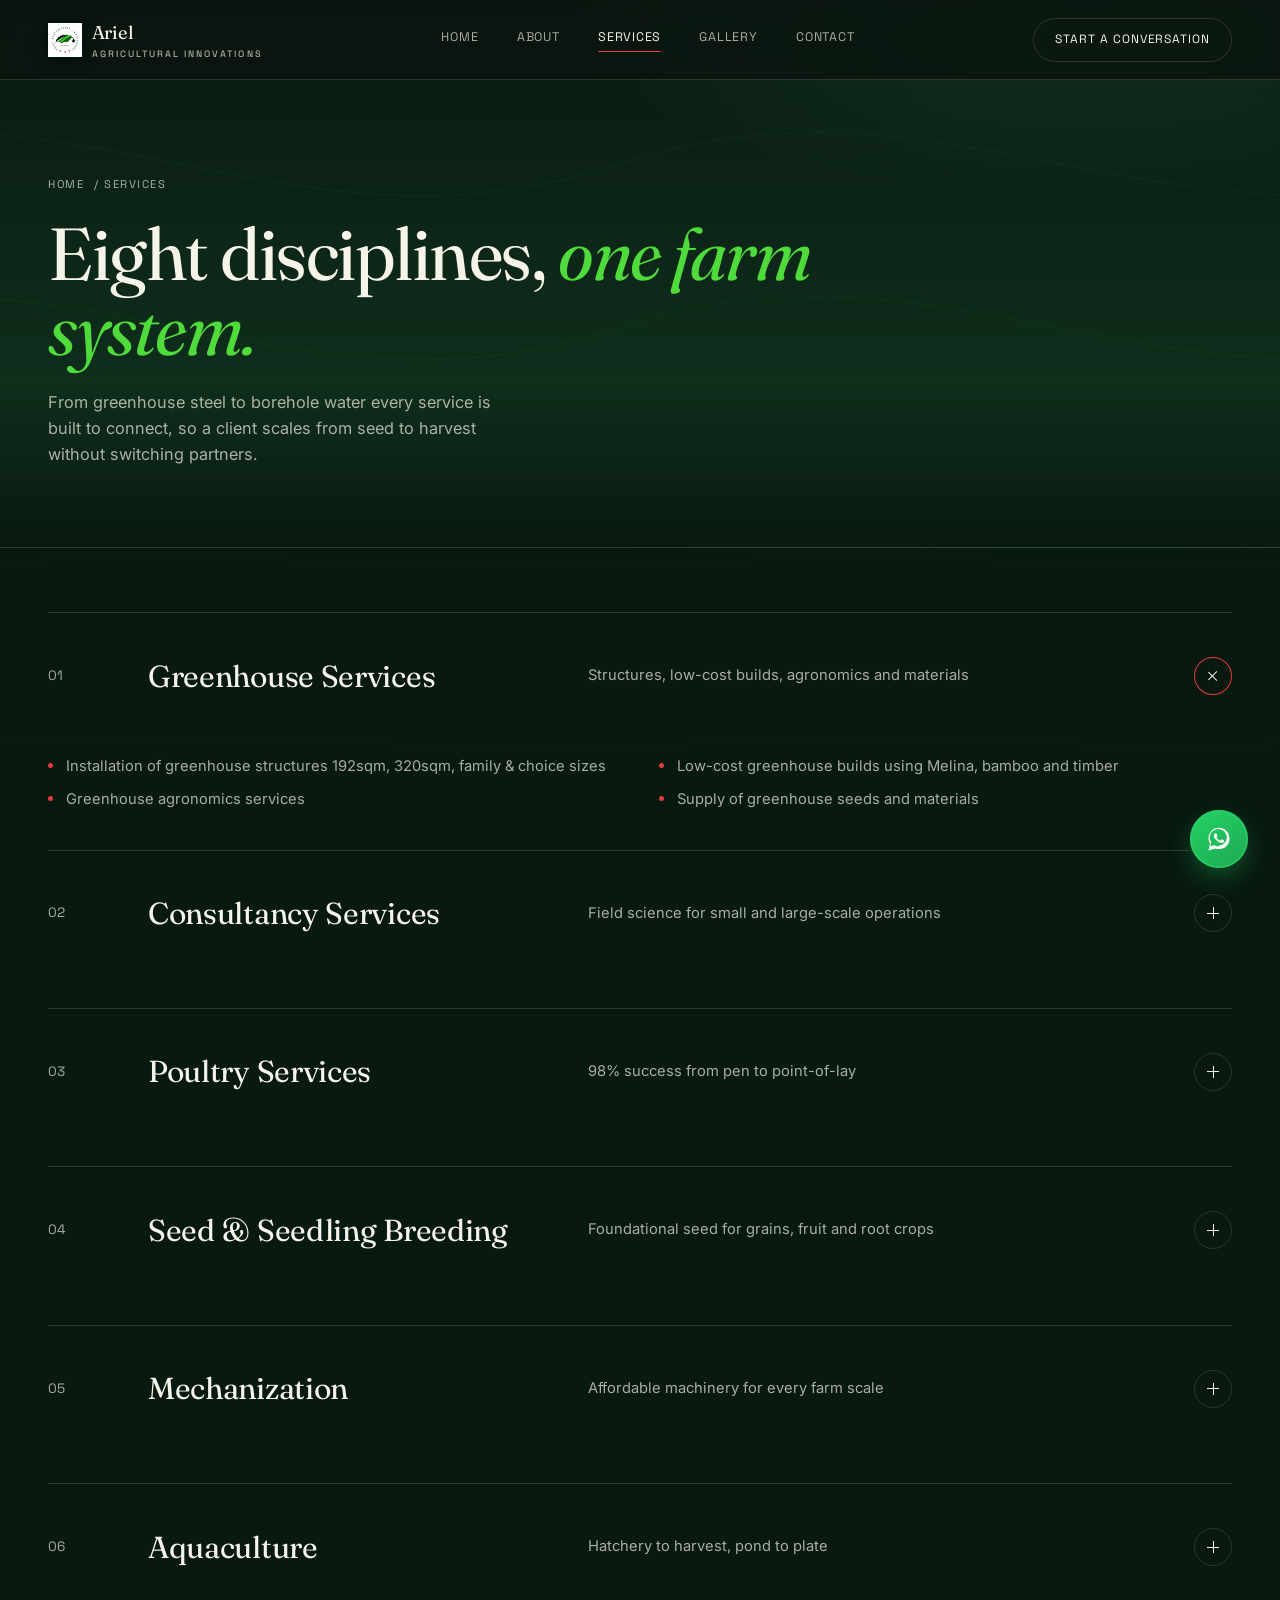
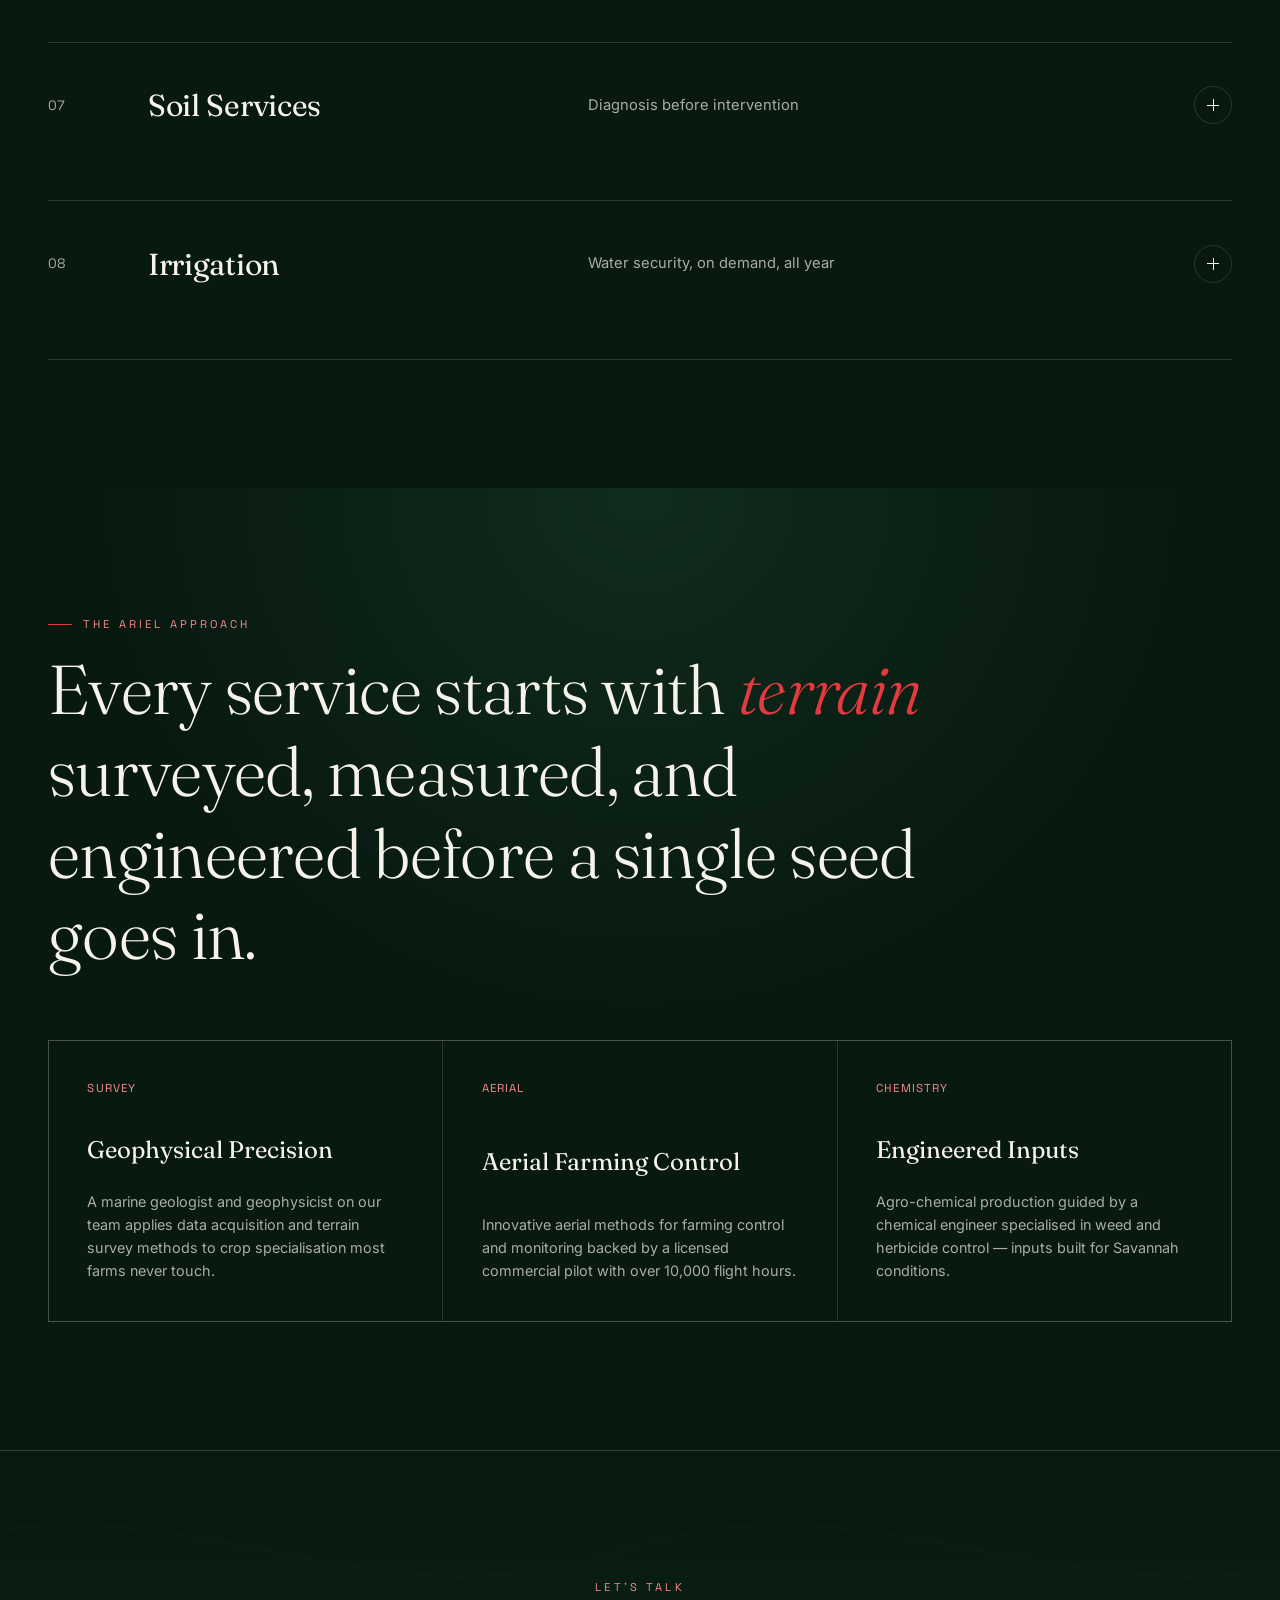
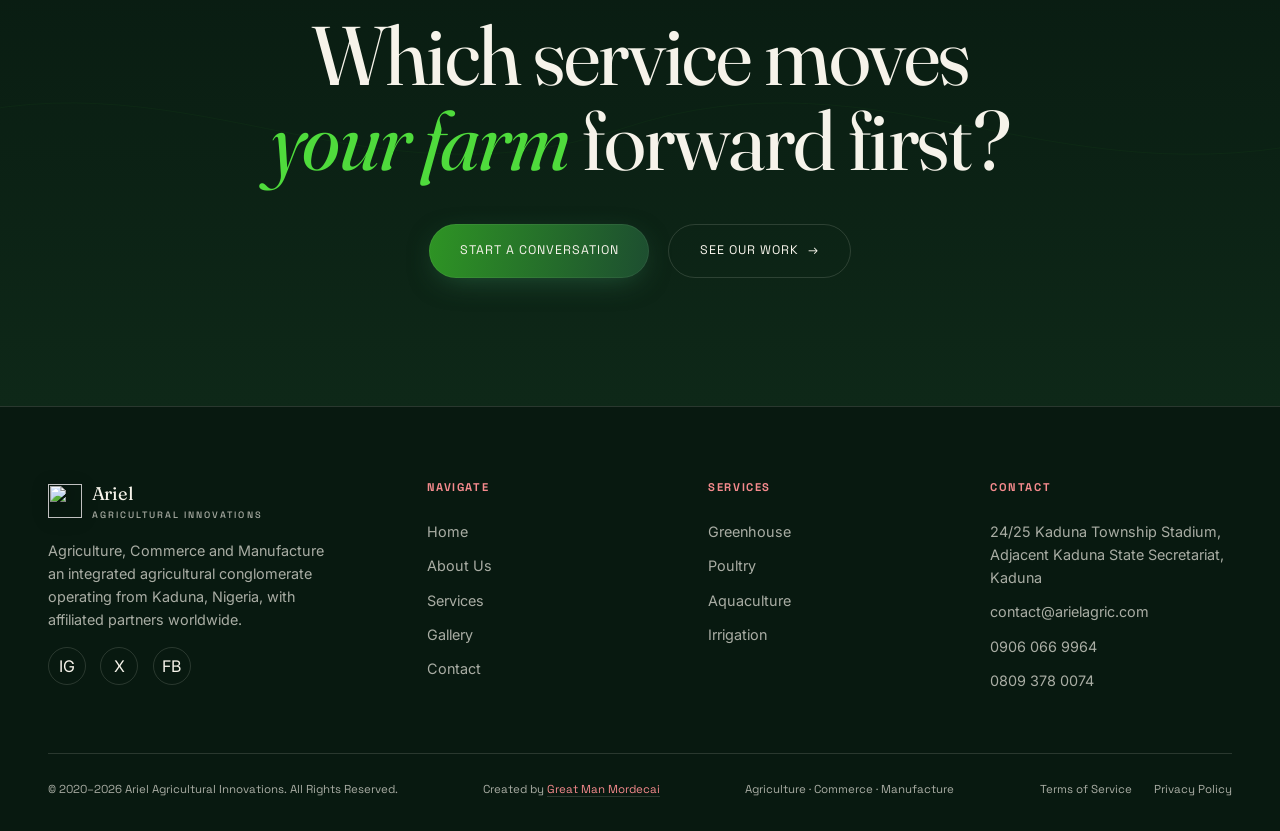
==== commit 9bff9803: "Update services.html" ====
--- a/services.html
+++ b/services.html
@@ -30,7 +30,7 @@
 <header class="site-nav solid" id="siteNav">
   <div class="wrap nav-inner">
     <a href="index.html" class="brand">
-      <img src="assets/brand/logo-nav.png" alt="" class="brand-mark" aria-hidden="true" width="34" height="34">
+      <img src="logo-nav.png" alt="" class="brand-mark" aria-hidden="true" width="34" height="34">
       <span>Ariel<br><small>Agricultural Innovations</small></span>
     </a>
     <nav class="nav-links" aria-label="Primary">
